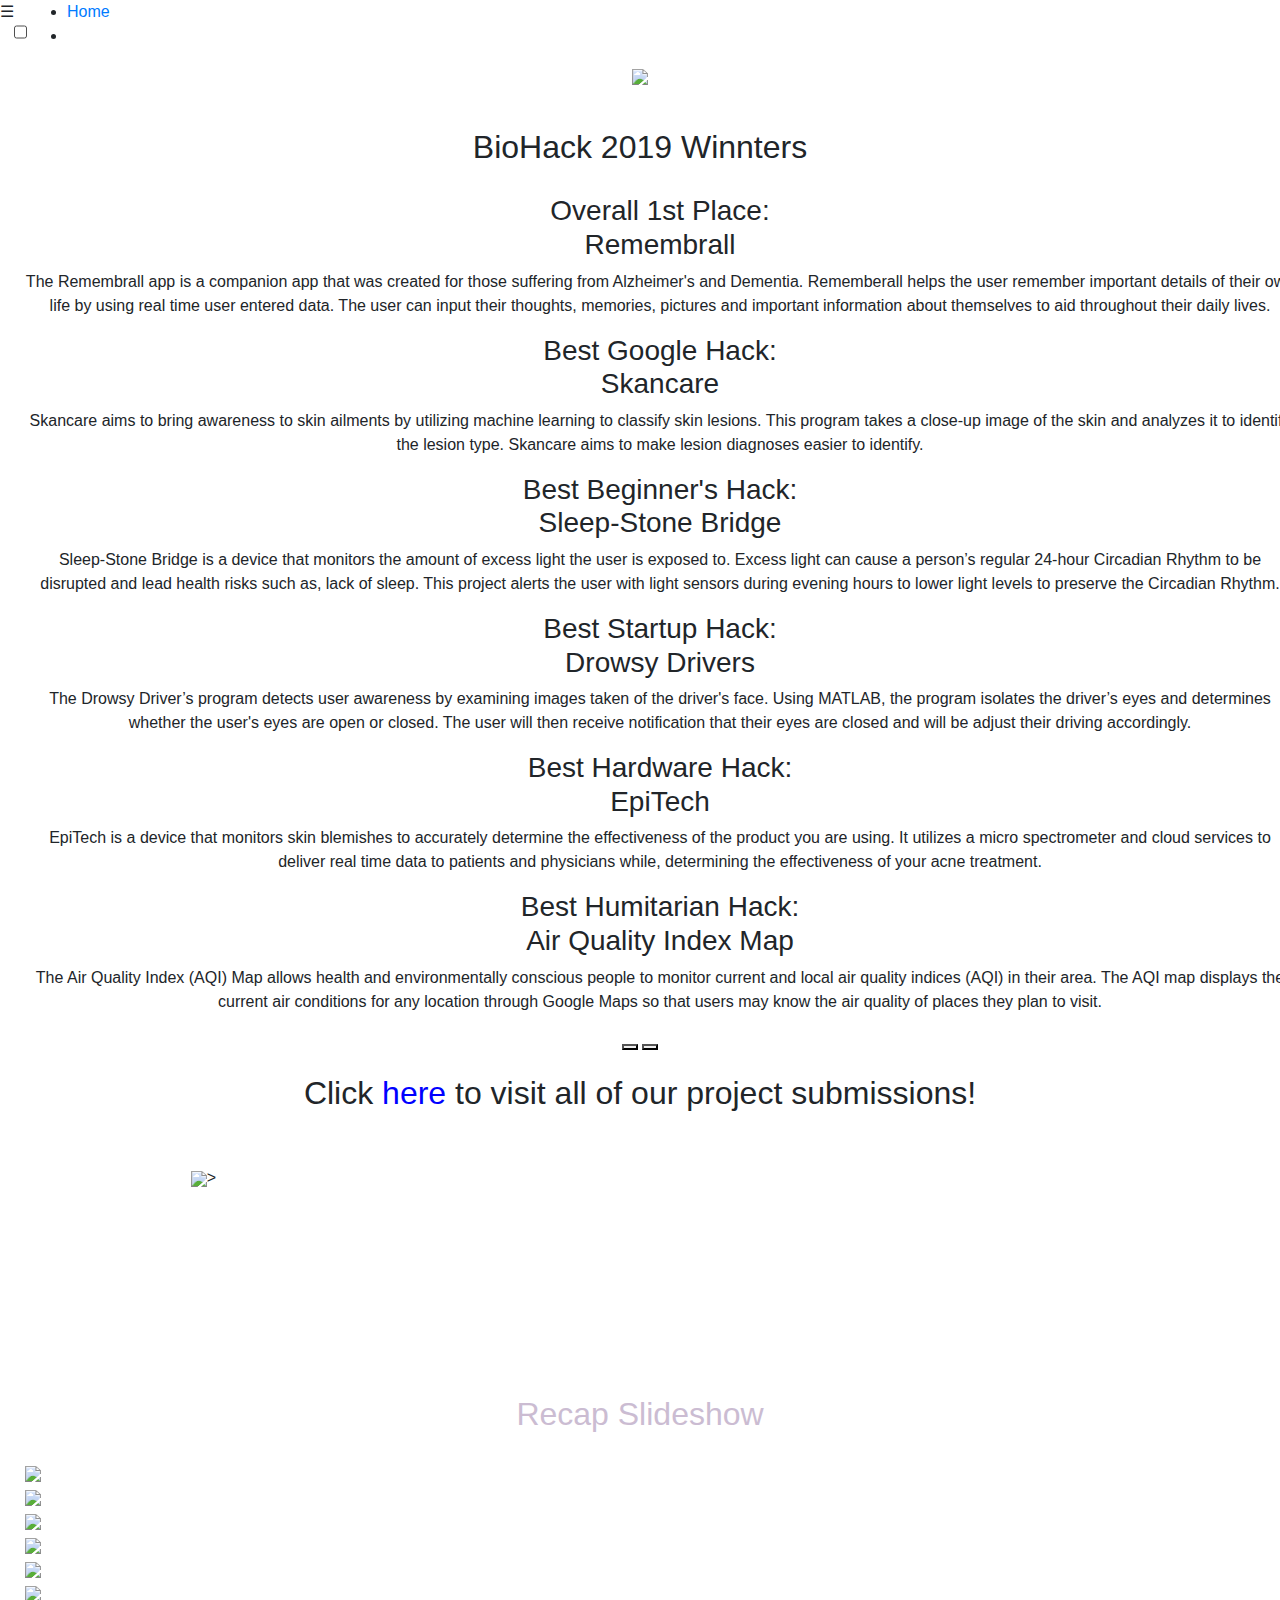
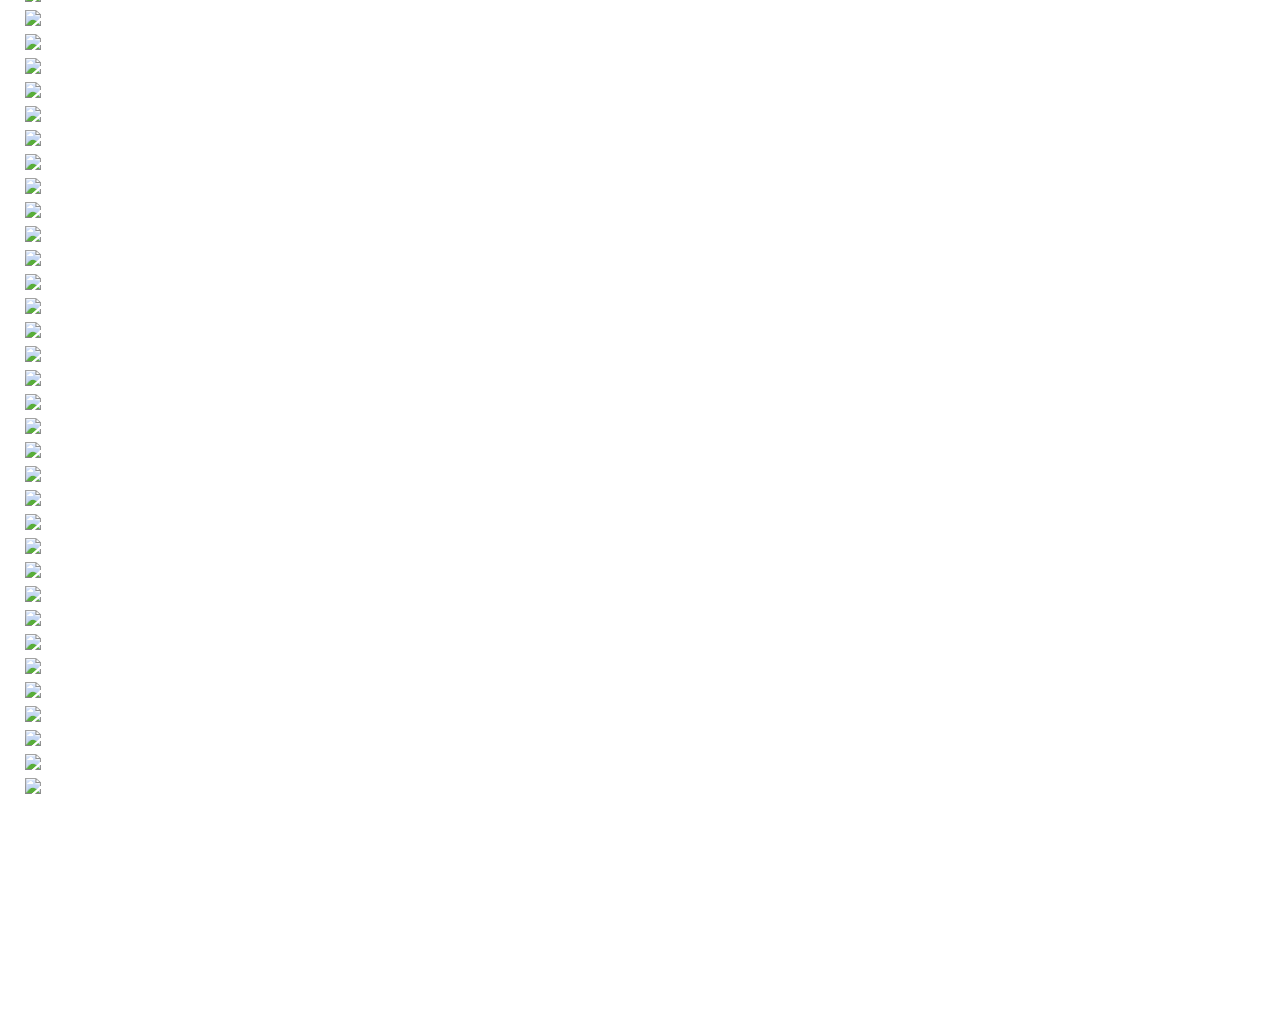
==== countdown.html @ 2fa780ac "Updated winner icons" ====
<!DOCTYPE html>
<html>
	<head>
		<meta name="viewport" content="width=device-width, initial-scale=1">
		<link rel="stylesheet" href="https://use.fontawesome.com/releases/v5.7.2/css/all.css" integrity="sha384-fnmOCqbTlWIlj8LyTjo7mOUStjsKC4pOpQbqyi7RrhN7udi9RwhKkMHpvLbHG9Sr" crossorigin="anonymous">
		<link href="https://fonts.googleapis.com/css?family=Raleway:300,400,500,900" rel="stylesheet">
		<link rel="stylesheet" href="https://stackpath.bootstrapcdn.com/bootstrap/4.3.1/css/bootstrap.min.css" integrity="sha384-ggOyR0iXCbMQv3Xipma34MD+dH/1fQ784/j6cY/iJTQUOhcWr7x9JvoRxT2MZw1T" crossorigin="anonymous">
		<link rel="stylesheet" type="text/css" href="css/style-cd.css">
		<script src="https://ajax.googleapis.com/ajax/libs/jquery/3.3.1/jquery.min.js"></script>
		<script src="js/main.js"></script>
		<script src="js/countdown.js"></script>
		<link rel="stylesheet" type="text/css" href="css/schedule-table.css">
		<script src="js/schedule-table.js"></script>

		<title>BioHack 2019 | Countdown</title>
		<link rel="shortcut icon" type="image/png" href="img/favicon32.png"/>

		<!-- Open Graph Meta Tags -->
		<meta property="og:title" content="Countdown to BioHack 2019 | UC Riverside">
		<meta property="og:site_name" content="BioHack 2019 @ UCR">
		<meta property="og:url" content="http://biohackucr.com/">
		<meta property="og:description" content="BioHack is a 12-hour health & medicine-themed hackathon hosted at University of California, Riverside.">
		<meta property="og:type" content="website">
		<meta property="og:image" content="img/cheeringvirus.png">
	</head>


	<body>
		<div class="nav">
        <label for="toggle">&#9776;</label>
        <input type="checkbox" id="toggle"/>
        <nav class="menu">
			<ul>
            <li><a href="https://biohackucr.com/">Home</a></li>
            <li><a href="https://biohackucr.com/countdown.html"><span style="color: white;">Live</span></a></li>
            <!-- <li><a href="https://docs.google.com/forms/d/e/1FAIpQLSfAISfwFFOwG4iycujnsJRUjgLjY1JAlWKaNL5bacetLt8Knw/viewform">Mentor Apps</a></li>
            <li><a href="https://docs.google.com/forms/d/e/1FAIpQLSfnCAEXq6pgYk9rDPs-TiAbWiV24DrK12OXdHzG9wOaelXbOQ/viewform">Volunteer Apps</a></li> -->
			</ul>
        </nav>
		</div>

		<div id="main-hero" align="center">
			<div id="main-title">
				<div class="image" align="center">
					<img class="main-logo" src="img/backuplogo.png">
				</div>
				<div class="date">
					<p style="color: white;">May 18th, 2019</p>
				</div>
				<!-- <div class="countdown-container">
					<a class="countdown-tile" id="countdown"><br></a>
      	</div> -->
			</div>
		</div>

		<!-- <div id="schedule-page">
			<div class="row">
				<div class="col-12 col-sm-12 col-md-12 col-lg-12 col-xl-12">
					<h2 class="sub-title" align="center">Schedule</h2>
					<div class="cd-schedule">
						<div class="timeline">
							<ul>
								<li><span>8:00 AM</span></li>
								<li><span>8:30 AM</span></li>
								<li><span style="font-weight: 500; color: #a17baf">9:00 AM</span></li>
								<li><span>9:30 AM</span></li>
								<li><span>10:00 AM</span></li>
								<li><span>10:30 AM</span></li>
								<li><span>11:00 AM</span></li>
								<li><span>11:30 AM</span></li>
								<li><span>12:00 PM</span></li>
								<li><span>12:30 PM</span></li>
								<li><span>1:00 PM</span></li>
								<li><span>1:30 PM</span></li>
								<li><span>2:00 PM</span></li>
								<li><span>2:30 PM</span></li>
								<li><span>3:00 PM</span></li>
								<li><span>3:30 PM</span></li>
								<li><span>4:00 PM</span></li>
								<li><span>4:30 PM</span></li>
								<li><span>5:00 PM</span></li>
								<li><span>5:30 PM</span></li>
								<li><span>6:00 PM</span></li>
								<li><span>6:30 PM</span></li>
								<li><span>7:00 PM</span></li>
								<li><span>7:30 PM</span></li>
								<li><span>8:00 PM</span></li>
								<li><span>8:30 PM</span></li>
								<li><span style="font-weight: 500; color: #a17baf">9:00 PM</span></li>
								<li><span>9:30 PM</span></li>
								<li><span>10:00 PM</span></li>
								<li><span>10:30 PM</span></li>
								<li><span>11:00 PM</span></li>
								<li><span>11:30 PM</span></li>
							</ul>
						</div> -->

						<!--
						Event colors/shapes are defined by 'data-event'.
						event-a, event-00, and event-0 are unique to distinguish the
						beginning of the hackathon
						-->

						<!-- <div class="events">
							<ul>
								<li class="events-group">
									<div class="top-info"><span>WCH 138</span></div>
									<ul>


										<li class="single-event" data-start="8:30" data-end="9:00" data-content="event-primary" data-event="event-a">
											<a href="#0">
												<em class="event-name">Opening Ceremony/Team Formation</em>
											</a>
										</li>

										<li class="single-event" data-start="9:00" data-end="9:30" data-content="event-primary" data-event="event-00">
											<a href="#0">
												<em class="event-name"></em>
											</a>
										</li>

										<li class="single-event" data-start="10:00" data-end="11:00" data-content="event-workshop" data-event="event-2">
											<a href="#0">
												<em class="event-name">City of Hope Workshop</em>
											</a>
										</li>

										<li class="single-event" data-start="11:00" data-end="12:00" data-content="event-workshop" data-event="event-2">
											<a href="#0">
												<em class="event-name">App Development Workshop (Non-coding based)</em>
											</a>
										</li>

										<li class="single-event" data-start="12:00" data-end="13:00" data-content="event-workshop" data-event="event-2">
											<a href="#0">
												<em class="event-name">Web Design with Firebase Workshop</em>
											</a>
										</li>

										<li class="single-event" data-start="13:00" data-end="14:00" data-content="event-workshop" data-event="event-2">
											<a href="#0">
												<em class="event-name">Python Workshop</em>
											</a>
										</li>

										<li class="single-event" data-start="15:00" data-end="16:00" data-content="event-primary" data-event="event-2">
											<a href="#0">
												<em class="event-name">Google Workshop</em>
											</a>
										</li>

										<li class="single-event" data-start="17:00" data-end="18:00" data-content="event-primary" data-event="event-2">
											<a href="#0">
												<em class="event-name">UCR Office of Technology Partnerships Workshop</em>
											</a>
										</li>

										<li class="single-event" data-start="18:00" data-end="19:30" data-content="event-primary" data-event="event-1">
											<a href="#0">
												<em class="event-name">Social break</em>
											</a>
										</li>

										<li class="single-event" data-start="21:00" data-end="21:30" data-content="event-primary" data-event="event-00">
											<a href="#0">
												<em class="event-name"></em>
											</a>
										</li>

										<li class="single-event" data-start="21:15" data-end="22:30" data-content="event-primary" data-event="event-1">
											<a href="#0">
												<em class="event-name">Demoing & Judging</em>
											</a>
										</li>

										<li class="single-event" data-start="22:30" data-end="23:00" data-content="event-primary" data-event="event-a">
											<a href="#0">
												<em class="event-name">Awards & Closing Ceremony</em>
											</a>
										</li>

									</ul>
								</li>

								<li class="events-group">
									<div class="top-info"><span>WCH 139</span></div>
									<ul>

										<li class="single-event" data-start="9:00" data-end="9:30" data-content="event-primary" data-event="event-0">
											<a href="#0">
												<em class="event-name">Hacking Begins</em>
											</a>
										</li>

										<li class="single-event" data-start="10:00" data-end="11:00" data-content="event-workshop" data-event="event-2">
											<a href="#0">
												<em class="event-name">Arduino Workshop</em>
											</a>
										</li>

										<li class="single-event" data-start="11:00" data-end="12:00" data-content="event-workshop" data-event="event-2">
											<a href="#0">
												<em class="event-name">GitHub Workshop</em>
											</a>
										</li>

										<li class="single-event" data-start="12:00" data-end="13:00" data-content="event-workshop" data-event="event-2">
											<a href="#0">
												<em class="event-name">Google Cloud Genomics Workshop</em>
											</a>
										</li>

										<li class="single-event" data-start="13:00" data-end="14:00" data-content="event-workshop" data-event="event-2">
											<a href="#0">
												<em class="event-name">iOS App Development Workshop</em>
											</a>
										</li>

										<li class="single-event" data-start="21:00" data-end="21:30" data-content="event-primary" data-event="event-0">
											<a href="#0">
												<em class="event-name">Hacking Ends</em>
											</a>
										</li>

									</ul>
								</li>

								<li class="events-group">
									<div class="top-info"><span>Bytes Cafe</span></div>
									<ul>

										<li class="single-event" data-start="9:00" data-end="9:30" data-content="event-primary" data-event="event-0">
											<a href="#0">
												<em class="event-name"></em>
											</a>
										</li>

										<li class="single-event" data-start="9:00" data-end="11:00" data-content="event-primary" data-event="event-1">
											<a href="#0">
												<em class="event-name">Breakfast</em>
											</a>
										</li>

										<li class="single-event" data-start="14:00" data-end="16:00" data-content="event-primary" data-event="event-1">
											<a href="#0">
												<em class="event-name">Lunch & Networking</em>
											</a>
										</li>

										<li class="single-event" data-start="19:00" data-end="21:00"  data-content="event-primary" data-event="event-1">
											<a href="#0">
												<em class="event-name">Dinner</em>
											</a>
										</li>

										<li class="single-event" data-start="21:00" data-end="21:30" data-content="event-primary" data-event="event-0">
											<a href="#0">
												<em class="event-name"></em>
											</a>
										</li>

									</ul>
								</li>
							</ul>
						</div>

						<div class="event-modal">
							<header class="header">
								<div class="content">
									<span class="event-date"></span>
									<h3 class="event-name"></h3>
								</div>

								<div class="header-bg"></div>
							</header>

							<div class="body">
								<div class="event-info"></div>
								<div class="body-bg"></div>
							</div>

							<a href="#0" class="close">Close</a>
						</div>

						<div class="cover-layer"></div>
					</div>

				</div>
			</div>
		</div> -->

	<div id="2019-winners">
		<div class="col-12 col-sm-12 col-md-12 col-lg-12 col-xl-12" style="padding: 0;">
				<h2 class="sub-title" align="center">BioHack 2019 Winnters</h2>
		</div>
		<div class="row" style="padding-top: 20px;">
			<div id="slider" align="center">
						<ul class="slides" style="list-style:none;" align="center">
							<li class="slide">
								<div class="slide-gap">
									<i class="logo fas fa-brain"></i>
									<h3 class="bottom-title">Overall 1st Place:<br>Remembrall</h3>
									<p class="sub-text">The Remembrall app is a companion app that was created for those suffering from Alzheimer's and Dementia. Rememberall helps the user remember important details of their own life by using real time user entered data. The user can input their thoughts, memories, pictures and important information about themselves to aid throughout their daily lives.</p>
								</div>
							</li>
							<li class="slide">
								<div class="slide-gap">
									<i class="logo fas fa-allergies"></i>
									<h3 class="bottom-title">Best Google Hack:<br>Skancare</h3>
									<p class="sub-text">Skancare aims to bring awareness to skin ailments by utilizing machine learning to classify skin lesions. This program takes a close-up image of the skin and analyzes it to identify the lesion type. Skancare aims to make lesion diagnoses easier to identify.</p>
								</div>
							</li>
							</li>
								<li class="slide">
								<div class="slide-gap">
									<i class="logo fas fa-sun"></i>
									<h3 class="bottom-title">Best Beginner's Hack:<br>Sleep-Stone Bridge</h3>
									<p class="sub-text">Sleep-Stone Bridge is a device that monitors the amount of excess light the user is exposed to. Excess light can cause a person’s regular 24-hour Circadian Rhythm to be disrupted and lead health risks such as, lack of sleep. This project alerts the user with light sensors during evening hours to lower light levels to preserve the Circadian Rhythm.</p>
								</div>
							</li>
							<li class="slide">
								<div class="slide-gap">
									<i class="logo fas fa-car"></i>
									<h3 class="bottom-title">Best Startup Hack:<br>Drowsy Drivers</h3>
									<p class="sub-text">The Drowsy Driver’s program detects user awareness by examining images taken of the driver's face. Using MATLAB, the program isolates the driver’s eyes and determines whether the user's eyes are open or closed. The user will then receive notification that their eyes are closed and will be adjust their driving accordingly.</p>
								</div>
							</li>
							<li class="slide">
								<div class="slide-gap">
									<i class="logo fas fa-check"></i>
									<h3 class="bottom-title">Best Hardware Hack:<br>EpiTech</h3>
									<p class="sub-text">EpiTech is a device that monitors skin blemishes to accurately determine the effectiveness of the product you are using. It utilizes a micro spectrometer and cloud services to deliver real time data to patients and physicians while, determining the effectiveness of your acne treatment. </p>
								</div>
							</li>
							<li class="slide">
								<div class="slide-gap">
									<i class="logo fas fa-cloud"></i>
									<h3 class="bottom-title">Best Humitarian Hack:<br>Air Quality Index Map</h3>
									<p class="sub-text">The Air Quality Index (AQI) Map allows health and environmentally conscious people to monitor current and local air quality indices (AQI) in their area. The AQI map displays the current air conditions for any location through Google Maps so that users may know the air quality of places they plan to visit.</p>
								</div>
							</li>
						</ul>
						<!-- prev/next buttons -->
						<button class="prev">
							<i class="fas fa-arrow-left"></i>
						</button>
						<button class="next">
							<i class="fas fa-arrow-right"></i>
						</button>
			</div>
		</div>
		<div class"row" style="padding-top:20px;">
			<div class="button--container">
				<div class "button">
					<h2 align="center">Click <a href="https://biohack-phage.devpost.com/submissions" style="color: blue" >here</a> to visit all of our project submissions!</h2>
				</div>
			</div>
		</div>
	</div>

	<!--Keynote Speaker-->
	<div id="keynote-speaker">
		<div class="col-12 col-sm-12 col-md-12 col-lg-12 col-xl-12" style="padding: 0;">
				<h2 class="sub-title" align="center" style="color: white" >Keynote Speaker: Alexis Schomer</h2>
		</div>
		<div class="row">
			<div class="col-12 col-sm-12 col-md-12 col-lg-4 col-xl-4" align="center">
				<li align="center">
					<img class"keynote-photo" src="img/alexis.jpeg" align="center">>
				</li>
			</div>
			<div class="col-12 col-sm-12 col-md-12 col-lg-8 col-xl-8" style="padding-top: 40px">
				<p class="keynote-text" alt style="padding-top: 5px; padding-right: 10px; color: white;">
					Alexis is a serial entrepreneur with a passion for solving problems through innovation.
					Born and raised in Los Angeles, she graduated from California Lutheran University, Thousand Oaks,
					where she co-founded her first tech start-up. Alexis has been recognized for her passion and hard work as a
					business owner by the City of Santa Barbara, the Camarillo City Council, the California State Legislature,
					and the US Congress; and was awarded the Emerging Business Award by the Spirit of Entrepreneurship Foundation.
					She is a frequent speaker at educational and motivational events, publishes articles across various disciplines,
					and is a consultant for marketing and business practices in addition to running her current startup.
				</p>
			</div>
		</div>
	</div>

	<!--Slideshow-->
	<div id="slideshow-2019">
		<div class="col-12 col-sm-12 col-md-12 col-lg-12 col-xl-12" style="padding: 0;">
					<h2 class="sub-title" align="center" style="color: #CBBCD2">Recap Slideshow</h2>
		</div>
		<div class="row" style="padding-top: 20px;">
			<div id="slider_1" align="center">
				<ul class="slides_1" style="list-style:none;" align="center">
					<li class="slide_1">
						<div class="slide-gap_1">
							<img class="ppt_img" src="img/BH_2019/new001.PNG">
						</div>
					</li>
					<li class="slide_1">
						<div class="slide-gap_1">
							<img class="ppt_img" src="img/BH_2019/new002.jpg">
						</div>
					</li>
					<li class="slide_1">
						<div class="slide-gap_1">
							<img class="ppt_img" src="img/BH_2019/new003.jpg">
						</div>
					</li>
					<li class="slide_1">
						<div class="slide-gap_1">
							<img class="ppt_img"src="img/BH_2019/new004.jpg">
						</div>
					</li>
					<li class="slide_1">
						<div class="slide-gap_1">
							<img class="ppt_img" src="img/BH_2019/new005.jpg">
						</div>
					</li>
					<li class="slide_1">
						<div class="slide-gap_1">
							<img class="ppt_img" src="img/BH_2019/new006.jpg">
						</div>
					</li>
					<li class="slide_1">
						<div class="slide-gap_1">
							<img class="ppt_img"src="img/BH_2019/new007.jpg">
						</div>
					</li>
					<li class="slide_1">
						<div class="slide-gap_1">
							<img class="ppt_img"src="img/BH_2019/new008.jpg">
						</div>
					</li>
					<li class="slide_1">
						<div class="slide-gap_1">
							<img class="ppt_img"src="img/BH_2019/new009.jpg">
						</div>
					</li>
					<li class="slide_1">
						<div class="slide-gap_1">
							<img class="ppt_img" src="img/BH_2019/new010.png">
						</div>
					</li>
					<li class="slide_1">
						<div class="slide-gap_1">
							<img class="ppt_img" src="img/BH_2019/new011.jpg">
						</div>
					</li>
					<li class="slide_1">
						<div class="slide-gap_1">
							<img class="ppt_img" src="img/BH_2019/new012.png">
						</div>
					</li>
					<li class="slide_1">
						<div class="slide-gap_1">
							<img class="ppt_img" src="img/BH_2019/new013.jpg">
						</div>
					</li>
					<li class="slide_1">
						<div class="slide-gap_1">
							<img class="ppt_img" src="img/BH_2019/new014.jpg">
						</div>
					</li>
					<li class="slide_1">
						<div class="slide-gap_1">
							<img class="ppt_img" src="img/BH_2019/new015.jpg">
						</div>
					</li>
					<li class="slide_1">
						<div class="slide-gap_1">
							<img class="ppt_img" src="img/BH_2019/new016.jpg">
						</div>
					</li>
					<li class="slide_1">
						<div class="slide-gap_1">
							<img class="ppt_img" src="img/BH_2019/new017.png">
						</div>
					</li>
					<li class="slide_1">
						<div class="slide-gap_1">
							<img class="ppt_img" src="img/BH_2019/new018.jpg">
						</div>
					</li>
					<li class="slide_1">
						<div class="slide-gap_1">
							<img class="ppt_img" src="img/BH_2019/new019.png">
						</div>
					</li>
					<li class="slide_1">
						<div class="slide-gap_1">
							<img class="ppt_img" src="img/BH_2019/new020.jpg">
						</div>
					</li>
					<li class="slide_1">
						<div class="slide-gap_1">
							<img class="ppt_img" src="img/BH_2019/new021.jpg">
						</div>
					</li>
					<li class="slide_1">
						<div class="slide-gap_1">
							<img class="ppt_img" src="img/BH_2019/new022.png">
						</div>
					</li>
					<li class="slide_1">
						<div class="slide-gap_1">
							<img class="ppt_img" src="img/BH_2019/new023.png">
						</div>
					</li>
					<li class="slide_1">
						<div class="slide-gap_1">
							<img class="ppt_img" src="img/BH_2019/new024.png">
						</div>
					</li>
					<li class="slide_1">
						<div class="slide-gap_1">
							<img class="ppt_img" src="img/BH_2019/new025.png">
						</div>
					</li>
					<li class="slide_1">
						<div class="slide-gap_1">
							<img class="ppt_img" src="img/BH_2019/new026.jpg">
						</div>
					</li>
					<li class="slide_1">
						<div class="slide-gap_1">
							<img class="ppt_img" src="img/BH_2019/new027.jpg">
						</div>
					</li>
					<li class="slide_1">
						<div class="slide-gap_1">
							<img class="ppt_img" src="img/BH_2019/new028.jpg">
						</div>
					</li>
					<li class="slide_1">
						<div class="slide-gap_1">
							<img class="ppt_img" src="img/BH_2019/new029.jpg">
						</div>
					</li>
					<li class="slide_1">
						<div class="slide-gap_1">
							<img class="ppt_img" src="img/BH_2019/new030.jpg">
						</div>
					</li>
					<li class="slide_1">
						<div class="slide-gap_1">
							<img class="ppt_img" src="img/BH_2019/new031.jpg">
						</div>
					</li>
					<li class="slide_1">
						<div class="slide-gap_1">
							<img class="ppt_img" src="img/BH_2019/new032.jpg">
						</div>
					</li>
					<li class="slide_1">
						<div class="slide-gap_1">
							<img class="ppt_img" src="img/BH_2019/new033.jpg">
						</div>
					</li>
					<li class="slide_1">
						<div class="slide-gap_1">
							<img class="ppt_img" src="img/BH_2019/new034.jpg">
						</div>
					</li>
					<li class="slide_1">
						<div class="slide-gap_1">
							<img class="ppt_img" src="img/BH_2019/new035.jpg">
						</div>
					</li>
					<li class="slide_1">
						<div class="slide-gap_1">
							<img class="ppt_img" src="img/BH_2019/new036.jpg">
						</div>
					</li>
					<li class="slide_1">
						<div class="slide-gap_1">
							<img class="ppt_img" src="img/BH_2019/new037.jpg">
						</div>
					</li>
					<li class="slide_1">
						<div class="slide-gap_1">
							<img class="ppt_img" src="img/BH_2019/new038.png">
						</div>
					</li>
					<li class="slide_1">
						<div class="slide-gap_1">
							<img class="ppt_img" src="img/BH_2019/new039.png">
						</div>
					</li>
				</ul>
			</div>
		</div>
	</div>

  <!--walls.io-->
	<div id="walls">
		<div style="background-color:#bd97c9">
			<script src="https://walls.io/js/wallsio-widget-1.2.js"
				data-wallurl="https://walls.io/w6z7s?nobackground=1&amp;show_header=1"
				data-width="100%" data-height="700" data-lazyload="1">
			</script>
		</div>
	</div>

	<div id="eighth-page">
		<div class="social" style="text-align: center;">
			<a class="fab fa-facebook-square" style="font-size: 40px; padding-right: 50px;" href="https://www.facebook.com/UCRBioHack/"></a>
			<a class="fab fa-instagram" style="font-size: 40px; padding-right: 50px;" href="https://www.instagram.com/biohack_ucr/?hl=en"></a>
			<a class="fa ynvelope" style="font-size: 40px; padding-right: 50px;" href="mailto:biohack.ucr@gmail.com"></a>
			<a class="fab fa-slack-hash" style="font-size: 40px; font-color: #8E88A6;" href="https://biohack2019.slack.com/"></a>
		</div>
	</div>

	<canvas class="bg-mask"></canvas>

	<script src="https://cdnjs.cloudflare.com/ajax/libs/particlesjs/2.2.3/particles.min.js"></script>
	<script>
		window.onload = function() {
			Particles.init({
				selector: '.bg-mask',
				color: ['#b585c6'],
				speed: 0.7,
				connectParticles: true,
				maxParticles: 80,
				minDistance: 135,
				sizeVariations: 3,
			})
		}
	</script>
	</body>

</html>
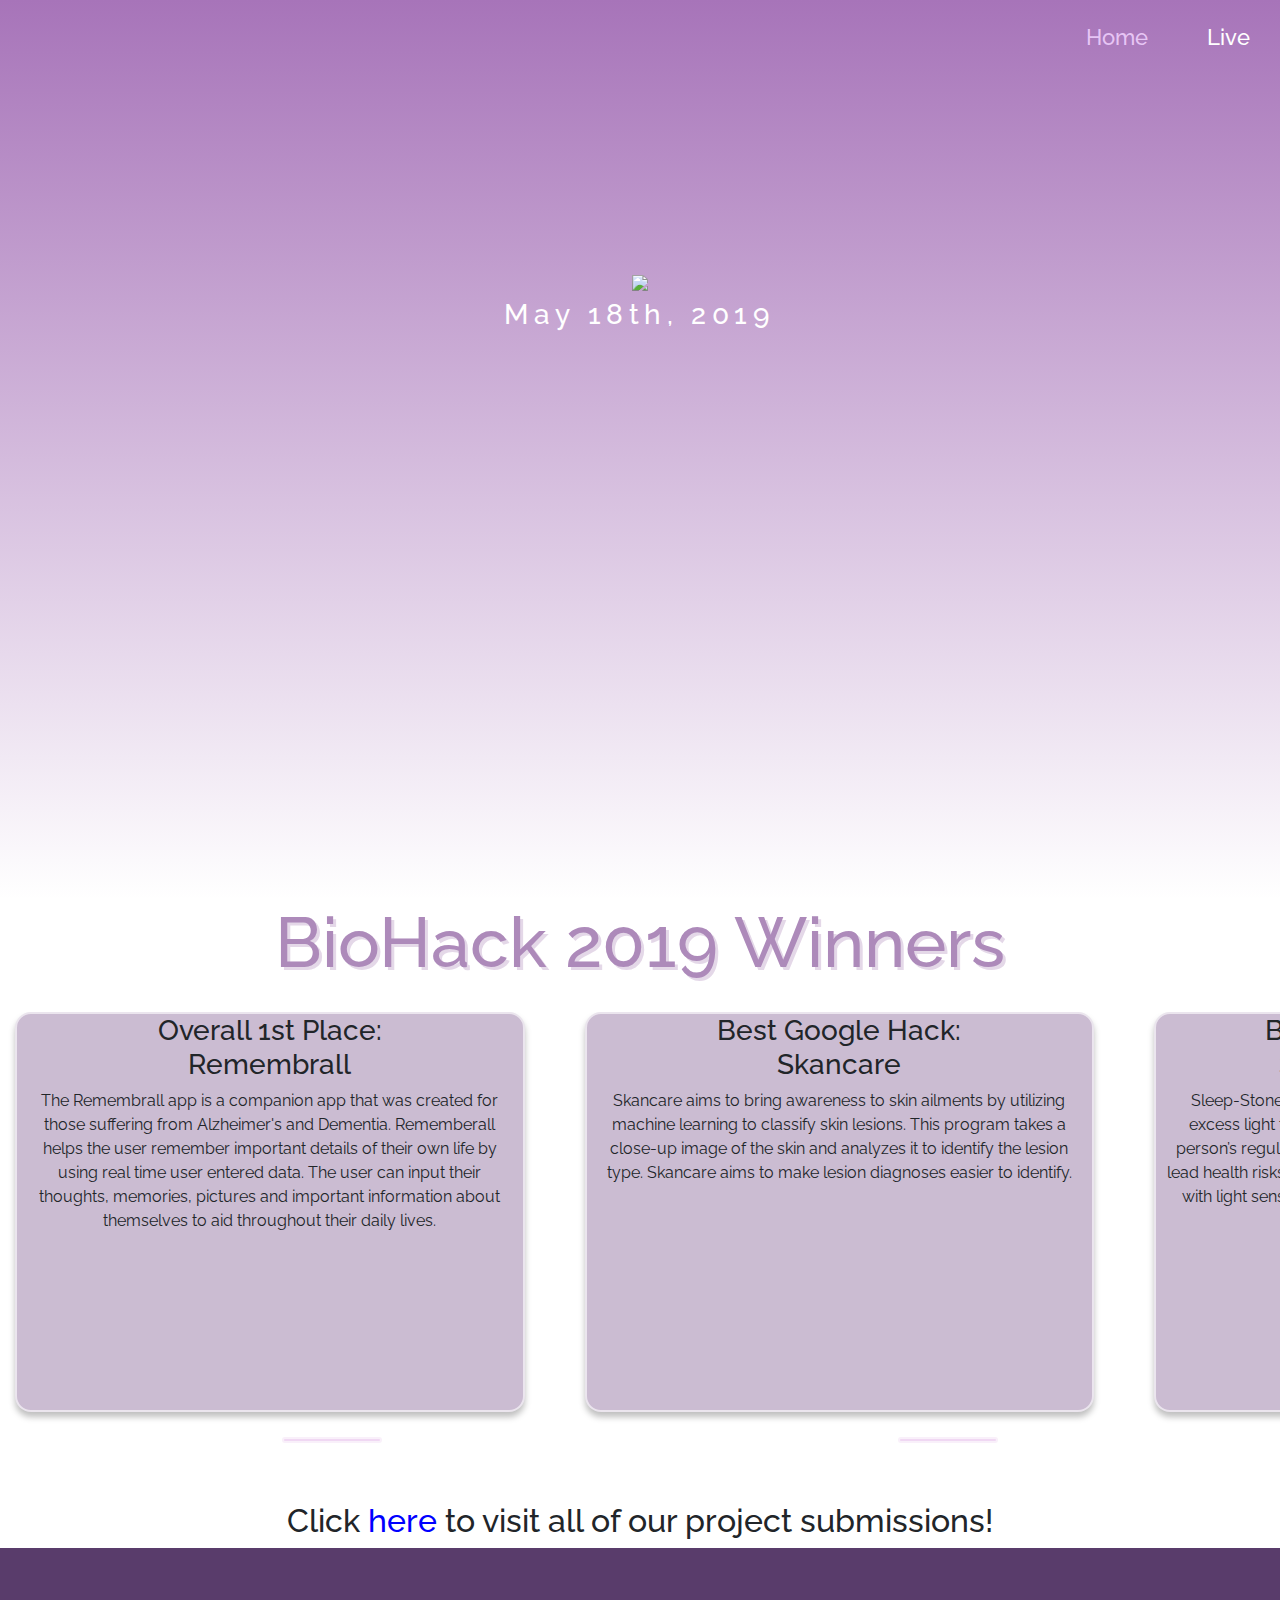
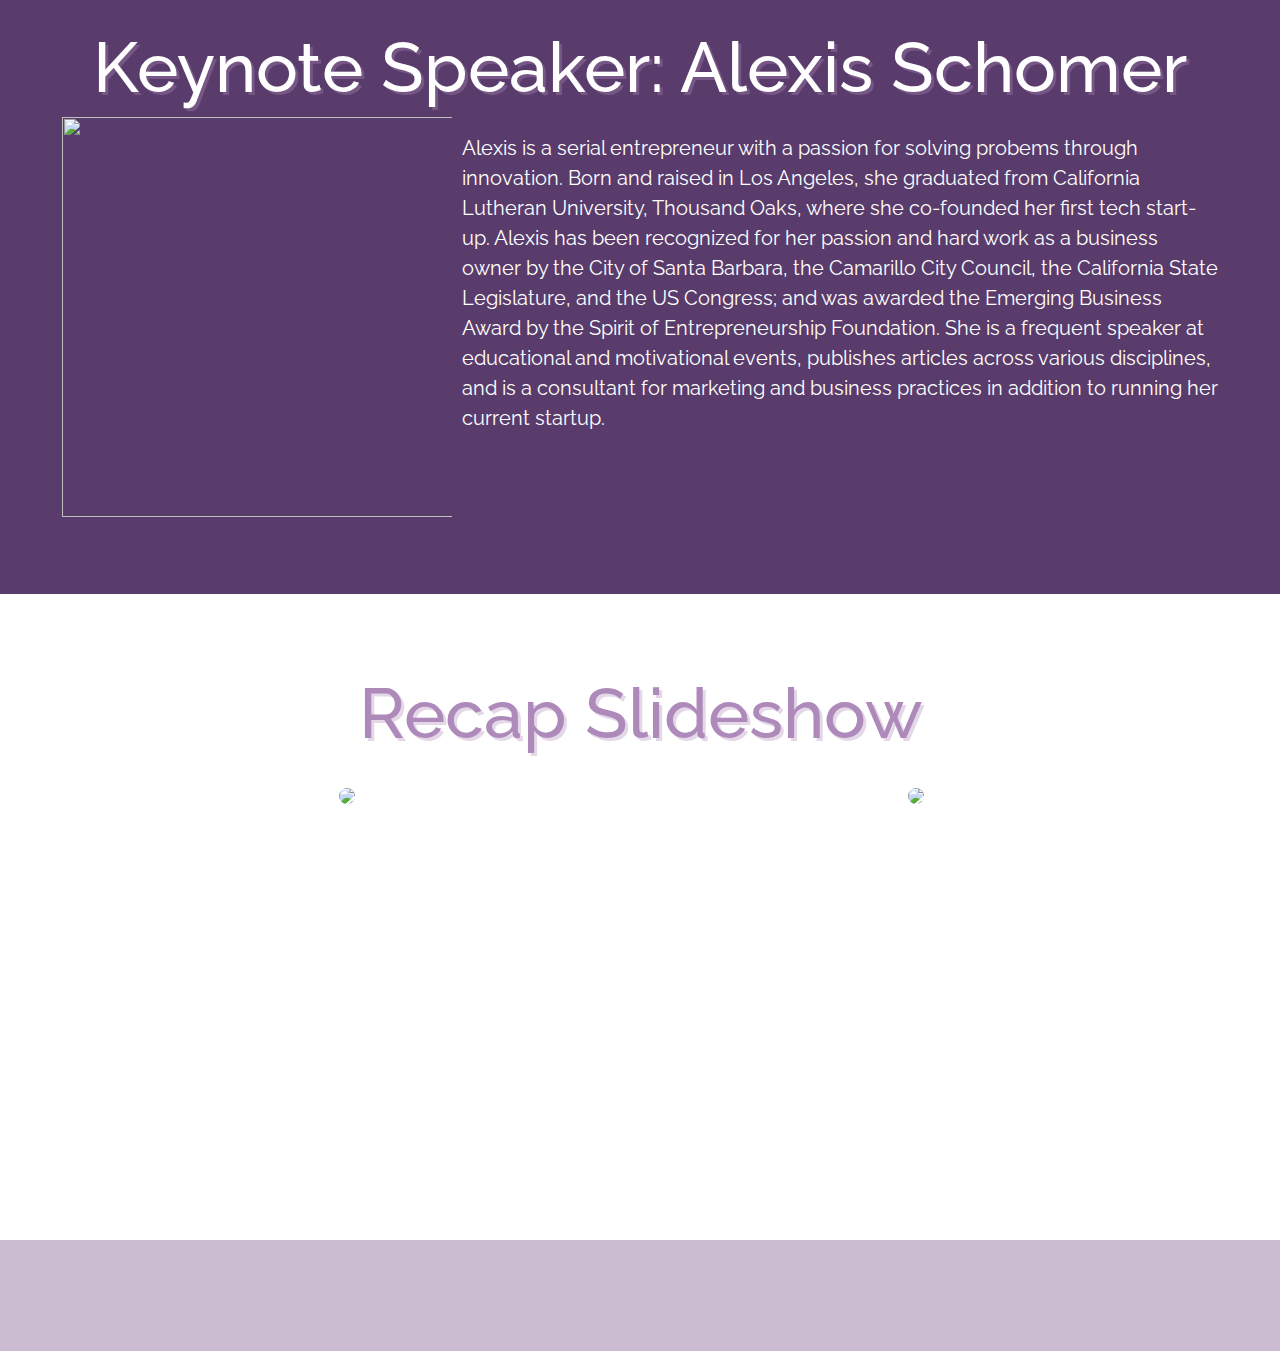
==== commit 63d40633: "Fixed keynote speaker formatting" ====
--- a/countdown.html
+++ b/countdown.html
@@ -292,7 +292,7 @@
 
 	<div id="2019-winners">
 		<div class="col-12 col-sm-12 col-md-12 col-lg-12 col-xl-12" style="padding: 0;">
-				<h2 class="sub-title" align="center">BioHack 2019 Winnters</h2>
+				<h2 class="sub-title" align="center">BioHack 2019 Winners</h2>
 		</div>
 		<div class="row" style="padding-top: 20px;">
 			<div id="slider" align="center">
@@ -362,17 +362,13 @@
 	<!--Keynote Speaker-->
 	<div id="keynote-speaker">
 		<div class="col-12 col-sm-12 col-md-12 col-lg-12 col-xl-12" style="padding: 0;">
-				<h2 class="sub-title" align="center" style="color: white" >Keynote Speaker: Alexis Schomer</h2>
+				<h2 class="sub-title" align="center" style="color: white;" >Keynote Speaker: Alexis Schomer</h2>
 		</div>
 		<div class="row">
-			<div class="col-12 col-sm-12 col-md-12 col-lg-4 col-xl-4" align="center">
-				<li align="center">
-					<img class"keynote-photo" src="img/alexis.jpeg" align="center">>
-				</li>
-			</div>
-			<div class="col-12 col-sm-12 col-md-12 col-lg-8 col-xl-8" style="padding-top: 40px">
-				<p class="keynote-text" alt style="padding-top: 5px; padding-right: 10px; color: white;">
-					Alexis is a serial entrepreneur with a passion for solving problems through innovation.
+			<div>
+				<p><img src="img/alexis.jpeg" align="left" style="float: left; padding-right: 10px" height="400px" width="400px" ></p>
+				<p class="keynote-text" alt style="color: white; font-size: 20px;">
+					Alexis is a serial entrepreneur with a passion for solving probems through innovation.
 					Born and raised in Los Angeles, she graduated from California Lutheran University, Thousand Oaks,
 					where she co-founded her first tech start-up. Alexis has been recognized for her passion and hard work as a
 					business owner by the City of Santa Barbara, the Camarillo City Council, the California State Legislature,
@@ -387,7 +383,7 @@
 	<!--Slideshow-->
 	<div id="slideshow-2019">
 		<div class="col-12 col-sm-12 col-md-12 col-lg-12 col-xl-12" style="padding: 0;">
-					<h2 class="sub-title" align="center" style="color: #CBBCD2">Recap Slideshow</h2>
+					<h2 class="sub-title" align="center" style="color: #ad8aba">Recap Slideshow</h2>
 		</div>
 		<div class="row" style="padding-top: 20px;">
 			<div id="slider_1" align="center">
--- a/css/style-cd.css
+++ b/css/style-cd.css
@@ -0,0 +1,726 @@
+body,html {
+	overflow-x: hidden;
+	margin: 0;
+	font-family: Raleway
+}
+
+.menu ul {
+	margin: 0;
+	padding: 0;
+	list-style: none;
+}
+@media only screen and (min-width: 800px) {
+.menu li {
+	display: inline-block;
+	margin-left: 15px;
+	margin-right: 20px;
+	padding-top: 2px;
+	position: relative;
+}
+
+.menu a {
+	color: #f2d3ffdb;
+	font-family: Raleway;
+	text-decoration: none;
+	font-weight: 500;
+	font-size: 22px;
+}
+
+.menu a::before {
+	content: '';
+	display: block;
+	height: 5px;
+	width: 100%;
+	background-color: #ffff;
+	position: absolute;
+	bottom: 0;
+	width: 0%;
+	transition: all ease-in-out 150ms;
+	border-radius: 8px;
+}
+
+.menu a:hover::before {
+	width: 100%
+}
+}
+
+.nav {
+    border-bottom: 1px solid #EAEAEB;
+    text-align: right;
+    height: 60px;
+    line-height: 60px;
+    position: absolute;
+    right: 0;
+    border-width: 0px !important;
+
+}
+
+.menu a {
+    clear: right;
+    text-decoration: none;
+    color: #f2d3ffdb;
+    margin: 0 10px;
+    line-height: 70px;
+}
+
+label {
+    margin: 0 40px 0 0;
+    font-size: 26px;
+    line-height: 70px;
+    display: none;
+    width: 26px;
+    float: right;
+}
+
+#toggle {
+    display: none;
+}
+
+/* Schedule Table */
+
+.schedule-table {
+  max-width: 1200px;
+  margin-left: auto;
+  margin-right: auto;
+  padding-left: 10px;
+  padding-right: 10px;
+}
+
+.curr-time {
+	font-size: 18px;
+	font-weight: 500;
+	color: #ad8aba;
+}
+
+.responsive-table li {
+  border-radius: 8px;
+  padding: 25px 30px;
+  display: flex;
+  justify-content: space-between;
+	margin-top: 40px;
+  margin-bottom: 20px;
+}
+.responsive-table .table-header {
+	font-weight: 500;
+  font-size: 16px;
+  text-transform: uppercase;
+  letter-spacing: 0.1em;
+	color: #b38abc;
+	margin-bottom: 0px;
+}
+.responsive-table .table-row {
+	font-weight: 500;
+	font-size: 16px;
+  background-color: #b38abc;
+	border-radius: 8px;
+	filter: brightness(100%);
+	transition: 0.3s;
+	box-shadow: 0px 0px 7px 0px rgba(0, 0, 0, 0.15);
+}
+
+.responsive-table .table-row:hover {
+	font-weight: 500;
+  filter: brightness(111%);
+	box-shadow: 0px 0px 16px 0px rgba(0, 0, 0, 0.25);
+	transition: 0.3s;
+	}
+/*
+		.responsive-table .current {
+			font-weight: 500;
+			margin-top: 0px;
+			box-shadow: 0px 0px 12px 0px rgba(0, 0, 0, 0.25);
+		}
+
+		.responsive-table .past {
+			margin-top: 10px;
+			margin-bottom: 10px;
+		  background-color: #efefef;
+		} */
+.responsive-table .col-1 {
+  flex-basis: 10%;
+	max-width: 15%;
+}
+.responsive-table .col-2 {
+  flex-basis: 40%;
+	max-width: 20%;
+}
+.responsive-table .col-3 {
+  flex-basis: 10%;
+}
+.responsive-table .col-4 {
+  flex-basis: 30%;
+	max-width: 25%;
+}
+		/* Event Type Icons */
+	/* .responsive-table .icon {
+		position: relative;
+		height: 2em;
+	  width: 2em;
+		background: url("../img/event-icon-food.svg") no-repeat top left;
+	} */
+
+@media all and (max-width: 767px) {
+  .responsive-table .table-header {
+    display: none;
+  }
+  .responsive-table li {
+    display: block;
+  }
+  .responsive-table .col {
+    flex-basis: 100%;
+  }
+  .responsive-table .col {
+    display: flex;
+    padding: 10px 0;
+  }
+  .responsive-table .col:before {
+    color: #6C7A89;
+    padding-right: 10px;
+    content: attr(data-label);
+    flex-basis: 50%;
+    text-align: right;
+  }
+}
+
+@media only screen and (max-width: 500px) {
+    label {
+        display: block;
+        cursor: pointer;
+    }
+
+    .menu {
+        text-align: center;
+        width: 100%;
+        display: none;
+        text-transform: uppercase;
+        font-weight: 600;
+    }
+
+    .menu a {
+        display: block;
+        color: #9b619fdb;
+        background-color: #ffffff87;
+        border-radius: 8px;
+        border-bottom: 2px solid #EAEAEB;
+        margin: 0;
+    }
+
+    #toggle:checked + .menu {
+        display: block;
+    }
+    .nav {
+		position: fixed;
+		right: 0;
+		z-index: 10000;
+    }
+}
+
+a {
+	color: #ffffffd1;
+	text-decoration: none;
+	transition: 0.2s;
+}
+
+a:hover {
+	color: rgba(255, 255, 255, 0.7);
+	text-decoration: none;
+	cursor: pointer;
+}
+
+/*
+#main-hero {
+	background-image: linear-gradient(
+		rgba(0, 0, 0, 0.05),
+		rgba(0, 0, 0, 0.05)),
+		url("../img/back.png");
+	-moz-box-shadow: inset 0px 80px 128px -48px rgba(0, 0, 0, .3);
+  	-webkit-box-shadow: inset 0px 80px 128px -48px rgba(0, 0, 0, .3);
+	box-shadow: inset 0px 80px 128px -48px rgba(0, 0, 0, .3);
+/*
+	background-attachment: fixed;
+*/
+/*
+	background-position: top left;
+	background-origin: content-box;
+	background-repeat: no-repeat;
+	background-size: cover;
+	height: 100vh;
+	width: 100vw;
+}
+*/
+
+.bg-mask {
+  position: absolute;
+  display: block;
+  top: 0;
+  left: 0;
+  z-index: -2;
+}
+
+#main-hero {
+	background: linear-gradient(180deg, #a774b9 0%, rgba(185, 135, 189, 0) 100%);
+	background-position: top left;
+	background-origin: content-box;
+	background-repeat: no-repeat;
+	background-size: cover;
+	height: 100vh;
+	width: 100vw;
+}
+
+
+.date {
+	left: 0;
+	right: 0;
+	font-family: Raleway;
+	font-style: normal;
+	font-weight: 500;
+	font-size: 28px;
+	text-align: center;
+	letter-spacing: 0.2em;
+}
+
+#main-title {
+	padding-top: 30vh;
+	width: 100%;
+}
+
+#main-title .image>img {
+	/*padding-top: 100px;*/
+	width: 45vw;
+}
+
+.sub-title {
+	font-family: Raleway;
+	font-weight: 500;
+	font-size: 70px;
+	/*letter-spacing: 0.1em;*/
+	color: #ad8aba;
+	/*text-shadow: 4px 3px 0 #7A7A7A;*/
+	text-shadow: 3px 3px 0 #ad8aba55;
+}
+
+.info-text {
+	font-family: Raleway;
+	font-size: 24px;
+	color: #ad8aba;
+}
+
+#schedule-page {
+	background-color: #ffffff;
+}
+
+#eighth-page {
+	background-color: #CBBCD2;
+	padding: 2%;
+}
+
+.row {
+	display: flex;
+	flex-wrap: wrap;
+}
+
+.container {
+	width: 100%;
+	margin-right: auto;
+	margin-left: auto;
+}
+
+.content {
+	max-height: 0;
+	overflow: hidden;
+	transition: max-height 0.3s ease-out;
+	border-left: 2px solid white;
+	border-right: 2px solid white;
+	border-bottom: 2px solid white;
+	border-radius: 0px 0px 8px 8px;
+}
+
+.column {
+	padding-top: 20px;
+	padding-left: 0;
+	padding-right: 20px;
+}
+
+.square {
+	width: 100%;
+	height: auto;
+	padding: 5px;
+}
+
+.fade {
+  -webkit-animation-name: fade;
+  -webkit-animation-duration: 1s;
+  animation-name: fade;
+  animation-duration: 1s;
+}
+
+.fade:not(.show) {
+	opacity: 1;
+}
+
+@-webkit-keyframes fade {
+  from {opacity: 0.2}
+  to {opacity: 1}
+}
+
+@keyframes fade {
+  from {opacity: 0.2}
+  to {opacity: 1}
+}
+
+.button-container {
+	margin: 48px;
+}
+
+	.button {
+		border-radius: 8px;
+		font-family: Raleway;
+		letter-spacing: 0.12px;
+		padding: 14px 64px 16px;
+		opacity: 1.0;
+		transition: 0.25s;
+	}
+
+	.button--primary {
+	    background-color: #fff;
+	    color: #ab86ba;
+	    font-size: 26px;
+	}
+
+	.button--primary:hover, .button--primary:focus {
+	    background-color: #926ea0;
+	    opacity: 0.8;
+	    color: #fff;
+	}
+
+.countdown-container {
+	margin: 48px;
+	pointer-events: none;
+	cursor: default;
+	color: #ab86ba;
+	max-width: 450px;
+	background-color: #fff;
+	border-radius: 8px;
+	text-decoration: none;
+	padding: 14px 32px 16px;
+	box-shadow: 0px 0px 9px -3px rgba(0, 0, 0, 0.2);
+}
+
+	.countdown-tile {
+		font-family: Raleway;
+		letter-spacing: 0.12px;
+		font-size: 32px;
+		resize: none;
+		text-align: center;
+	}
+
+	.countdown-units {
+	  color: #bca1c6;
+		font-family: Raleway;
+		letter-spacing: 1px;
+		font-size: 22px;
+	}
+
+.logo {
+	font-size: 8vw;
+	color: #834488;
+	padding-top: 30px;
+	padding-bottom: 20px;
+}
+
+
+/* media queries */
+@media screen and (min-width: 310px) and (max-width: 500px) {
+
+#main-hero {
+	background: linear-gradient(180deg, #a774b9 0%, rgba(185, 135, 189, 0) 100%);
+	padding: 24px;
+}
+
+#main-title {
+	padding-top: 200px;
+	width: 100%;
+}
+
+#fifth-page {
+	background-color: #593C6B;
+	padding: 6% 4.5% 6% 4.5%;
+}
+
+.title {
+	font-size: 30px;
+}
+
+.sub-title {
+	font-size: 30px;
+}
+
+.info-text {
+	font-size: 12px;
+}
+
+.a-virus {
+	width: 50%;
+}
+
+.keynote {
+	width: 50%;
+}
+
+.collapsible {
+	width: 100%;
+}
+
+.collapsible {
+	font-size: 15px;
+	padding: 10px;
+	padding-left: 20px;
+	width: 100%;
+}
+
+.column {
+	padding: 0;
+}
+
+.row {
+	margin-left: auto;
+	margin-right: auto;
+}
+
+#fourth-page {
+	background-color: #CBBCD2;
+	padding: 6%;
+}
+
+
+.virus-2 {
+	display: none;
+}
+
+.dna {
+	width: 50%;
+}
+
+#main-title .image>img {
+	width: 100%;
+}
+
+.faq-body {
+	font-family: Raleway;
+	font-size: 10px;
+	font-weight: 300;
+	color: white;
+}
+
+.logo {
+	font-size: 65px;
+	color: #834488;
+	padding-top: 10px;
+	padding-bottom: 10px;
+}
+
+.sub-text {
+	font-size: 9px;
+	color: #ffff;
+	padding-left: 6px;
+	padding-right: 6px;
+	padding-bottom: 6px;
+}
+
+#slider {
+	height: 370px;
+}
+
+.slide-gap {
+	height: 310px;
+}
+
+.bottom-title {
+	font-family: Raleway;
+	font-weight: 500;
+	font-size: 15px;
+	color: #ffff;
+}
+
+.date {
+	font-size: 30px;
+}
+
+.sponsor-title {
+	font-size: 14px;
+	width: 100%;
+	padding: 10px;
+}
+
+#gc {
+	padding-top: 0px;
+}
+}
+
+#slider {
+	overflow:hidden;
+	width: 100%;
+	height: 470px;
+}
+
+.slides {
+	display: block;
+	width: 300vw;
+	margin: 0;
+	padding: 0;
+}
+
+.slide {
+	float:left;
+	width: 44.5vw;
+	padding-left: 30px;
+	padding-right: 30px;
+}
+
+.slide-gap {
+	background-color: #CBBCD2;
+	border-radius: 16px;
+	height: 400px;
+	box-shadow: 0px 5px 6px rgba(0, 0, 0, 0.25);
+	border: 2px solid #ffffff9c;
+	padding-left: 8px;
+	padding-right: 8px;
+}
+
+.logo {
+	font-size: 8vw;
+	color: #834488;
+	padding-top: 30px;
+	padding-bottom: 20px;
+}
+
+.slide-show {
+	height: 400px;
+	border-radius: 20px;
+}
+
+/* Devpost button */
+.button-container {
+	margin: 48px;
+}
+
+.button {
+  border-radius: 8px;
+  font-family: Raleway;
+  letter-spacing: 0.12px;
+  padding: 14px 64px 16px;
+	background-color: #CBBCD2;
+	color: #fff;
+	font-size: 26px;
+	box-shadow: 0px 5px 6px rgba(0, 0, 0, 0.25);
+}
+
+/* Photo Slideshow */
+#slideshow-2019 {
+	background-color: white;
+	padding: 6%;
+}
+
+/* Keynote Speaker */
+#keynote-speaker {
+	background-color: #593C6B;
+	padding: 6%;
+}
+
+.keynote-picture {
+	float:left;
+	width: 44.5vw;
+  height: auto;
+	padding-left: 30px;
+	padding-right: 30px;
+}
+
+#slider_1 {
+	overflow:hidden;
+	width: 100%;
+	height: 380px;
+}
+.slides_1 {
+	display: block;
+	width: 3000vw;
+	margin: 0;
+	padding: 0;
+}
+
+.slide_1 {
+	float:left;
+	width: 44.5vw;
+	padding-left: 30px;
+	padding-right: 30px;
+}
+
+.slide-gap_1 {
+/*
+	background-color: #B987BD;
+*/
+	height: 350px;
+	padding-left: 8px;
+	padding-right: 8px;
+}
+
+.slide-gap_1>img {
+	border-radius: 16px;
+	border: 2px solid #ffffff9c;
+}
+
+.ppt_img {
+	width: 100%;
+}
+
+/* Prev/Next Sliders */
+.prev, .prev-ppt {
+	background-color: #f0d8f3;
+	color: #593b6b;
+	border: 2px solid #ffffff9c;
+	margin-top: 25px;
+	margin-right: 40vw;
+	width: 10vw;
+	max-width: 100px;
+	border-radius: 16px;
+	transition: 0.2s;
+}
+
+.prev:hover, .prev-ppt:hover {
+	background-color: #926ea0;
+	opacity: 0.8;
+	color: #fff;
+}
+
+.prev:focus, .prev-ppt:focus {
+	outline: none;
+}
+
+.next, .next-ppt {
+	background-color: #f0d8f3;
+	color: #593b6b;
+	border: 2px solid #ffffff9c;
+	margin-top: 25px;
+	width: 10vw;
+	max-width: 100px;
+	border-radius: 16px;
+	transition: 0.2s;
+}
+
+.next:hover, .next-ppt:hover {
+	background-color: #926ea0;
+	opacity: 0.8;
+	color: #fff;
+}
+
+.next:focus, .next-ppt:focus {
+	outline: none;
+}
+
+@media screen and (min-width: 400px) and (max-width: 500px) {
+
+.sub-text {
+	font-size: 11px;
+}
+
+
+}
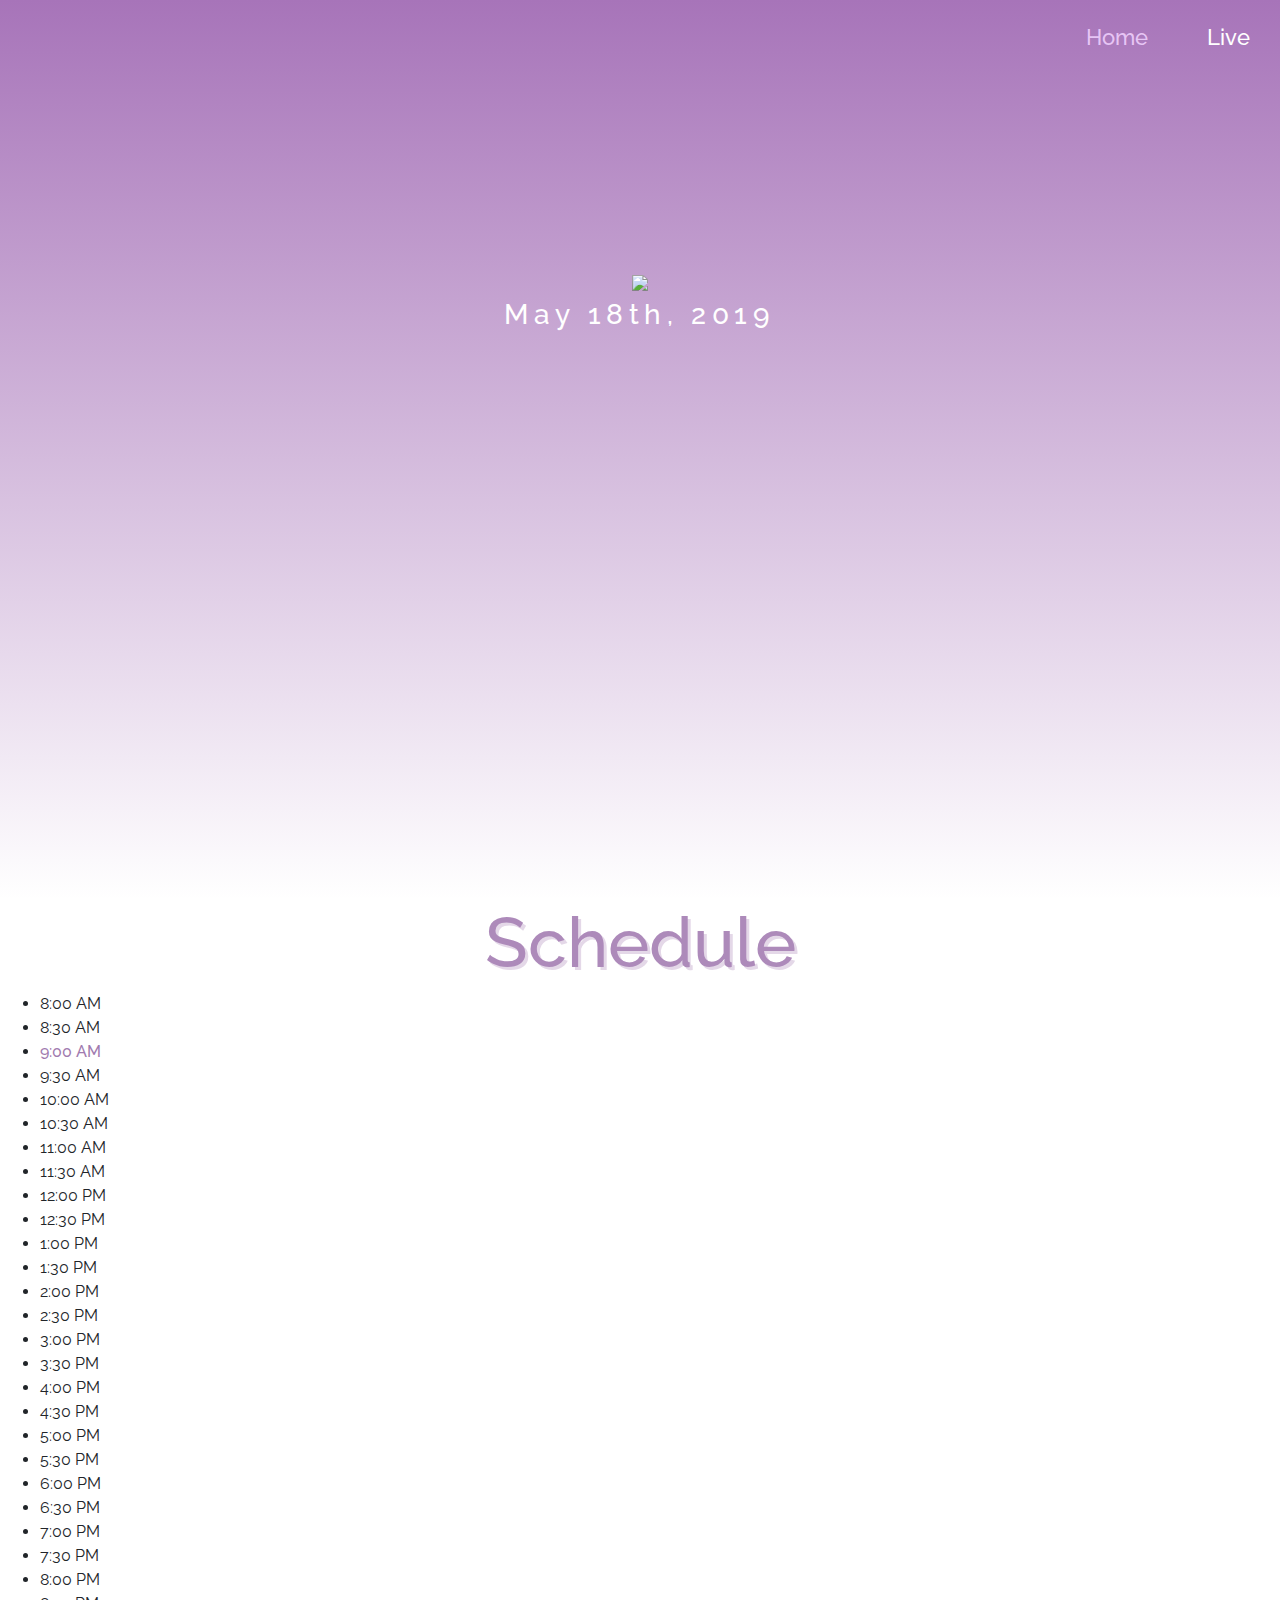
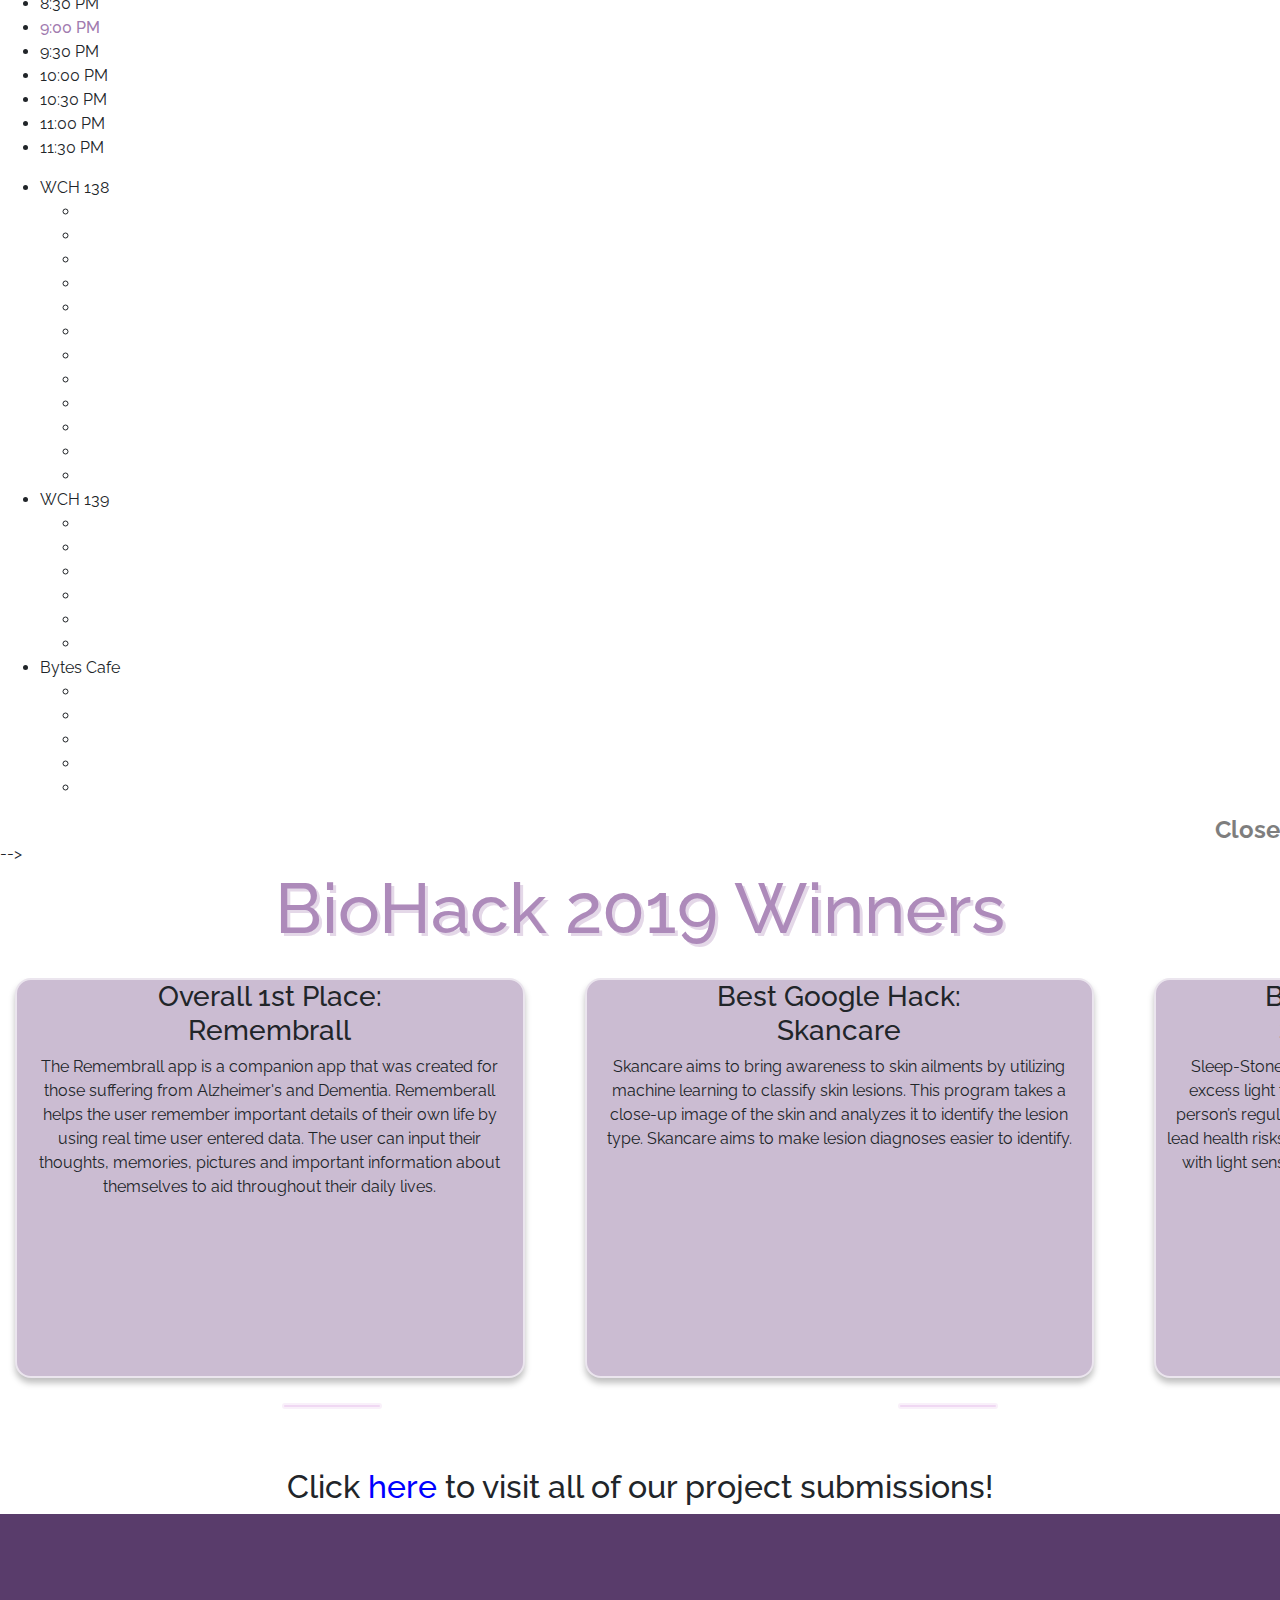
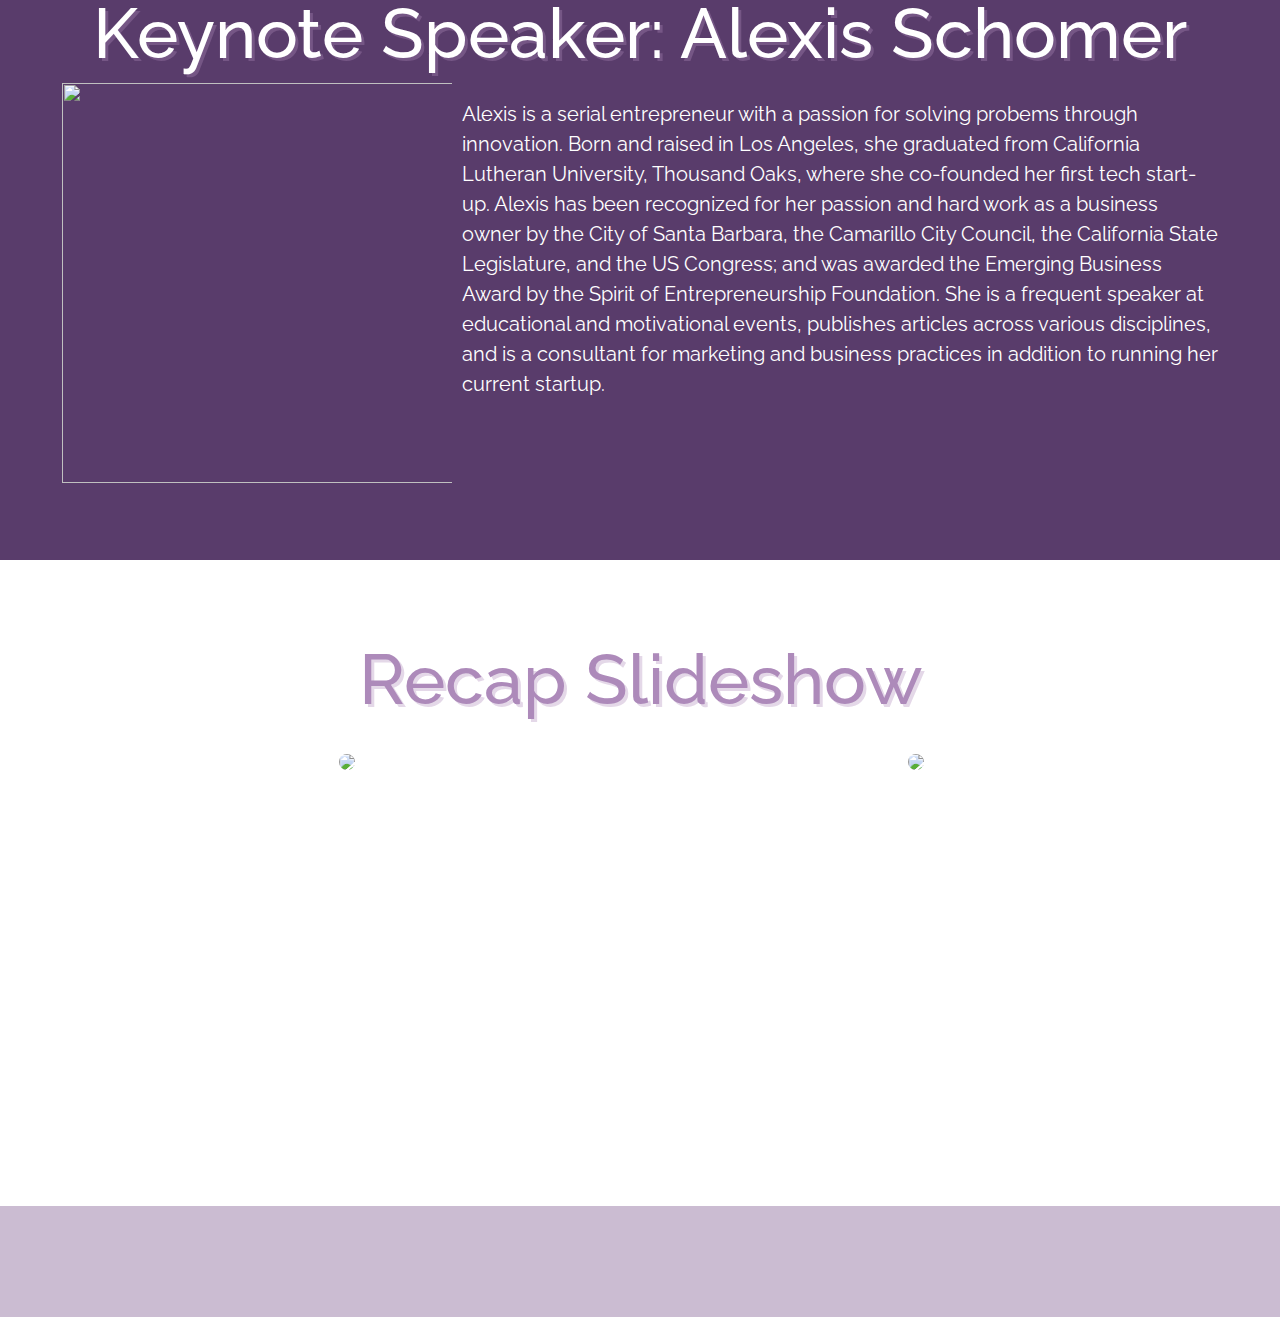
==== commit 1e72b403: "Merged with master" ====
--- a/countdown.html
+++ b/countdown.html
@@ -47,13 +47,10 @@
 				<div class="date">
 					<p style="color: white;">May 18th, 2019</p>
 				</div>
-				<!-- <div class="countdown-container">
-					<a class="countdown-tile" id="countdown"><br></a>
-      	</div> -->
 			</div>
 		</div>
 
-		<!-- <div id="schedule-page">
+	 <div id="schedule-page">
 			<div class="row">
 				<div class="col-12 col-sm-12 col-md-12 col-lg-12 col-xl-12">
 					<h2 class="sub-title" align="center">Schedule</h2>
@@ -93,7 +90,7 @@
 								<li><span>11:00 PM</span></li>
 								<li><span>11:30 PM</span></li>
 							</ul>
-						</div> -->
+						</div>
 
 						<!--
 						Event colors/shapes are defined by 'data-event'.
@@ -101,7 +98,7 @@
 						beginning of the hackathon
 						-->
 
-						<!-- <div class="events">
+					<div class="events">
 							<ul>
 								<li class="events-group">
 									<div class="top-info"><span>WCH 138</span></div>
@@ -144,7 +141,7 @@
 											</a>
 										</li>
 
-										<li class="single-event" data-start="15:00" data-end="16:00" data-content="event-primary" data-event="event-2">
+										<li class="single-event" data-start="16:00" data-end="17:00" data-content="event-primary" data-event="event-2">
 											<a href="#0">
 												<em class="event-name">Google Workshop</em>
 											</a>
@@ -156,9 +153,9 @@
 											</a>
 										</li>
 
-										<li class="single-event" data-start="18:00" data-end="19:30" data-content="event-primary" data-event="event-1">
-											<a href="#0">
-												<em class="event-name">Social break</em>
+										<li class="single-event" data-start="18:00" data-end="18:30" data-content="event-primary" data-event="event-a">
+											<a href="#0">
+												<em class="event-name">Scavenger Hunt</em>
 											</a>
 										</li>
 
@@ -170,7 +167,7 @@
 
 										<li class="single-event" data-start="21:15" data-end="22:30" data-content="event-primary" data-event="event-1">
 											<a href="#0">
-												<em class="event-name">Demoing & Judging</em>
+												<em class="event-name">Demoing & Judging (WCH 205/206)</em>
 											</a>
 										</li>
 
@@ -598,6 +595,16 @@
 		</div>
 	</div>
 
+  <!--walls.io-->
+	<div id="walls">
+		<div style="background-color:#bd97c9">
+			<script src="https://walls.io/js/wallsio-widget-1.2.js"
+				data-wallurl="https://walls.io/w6z7s?nobackground=1&amp;show_header=1"
+				data-width="100%" data-height="700" data-lazyload="1">
+			</script>
+		</div>
+	</div>
+
 	<div id="eighth-page">
 		<div class="social" style="text-align: center;">
 			<a class="fab fa-facebook-square" style="font-size: 40px; padding-right: 50px;" href="https://www.facebook.com/UCRBioHack/"></a>
--- a/css/style-cd.css
+++ b/css/style-cd.css
@@ -429,6 +429,7 @@
 }
 
 
+
 /* media queries */
 @media screen and (min-width: 310px) and (max-width: 500px) {
 
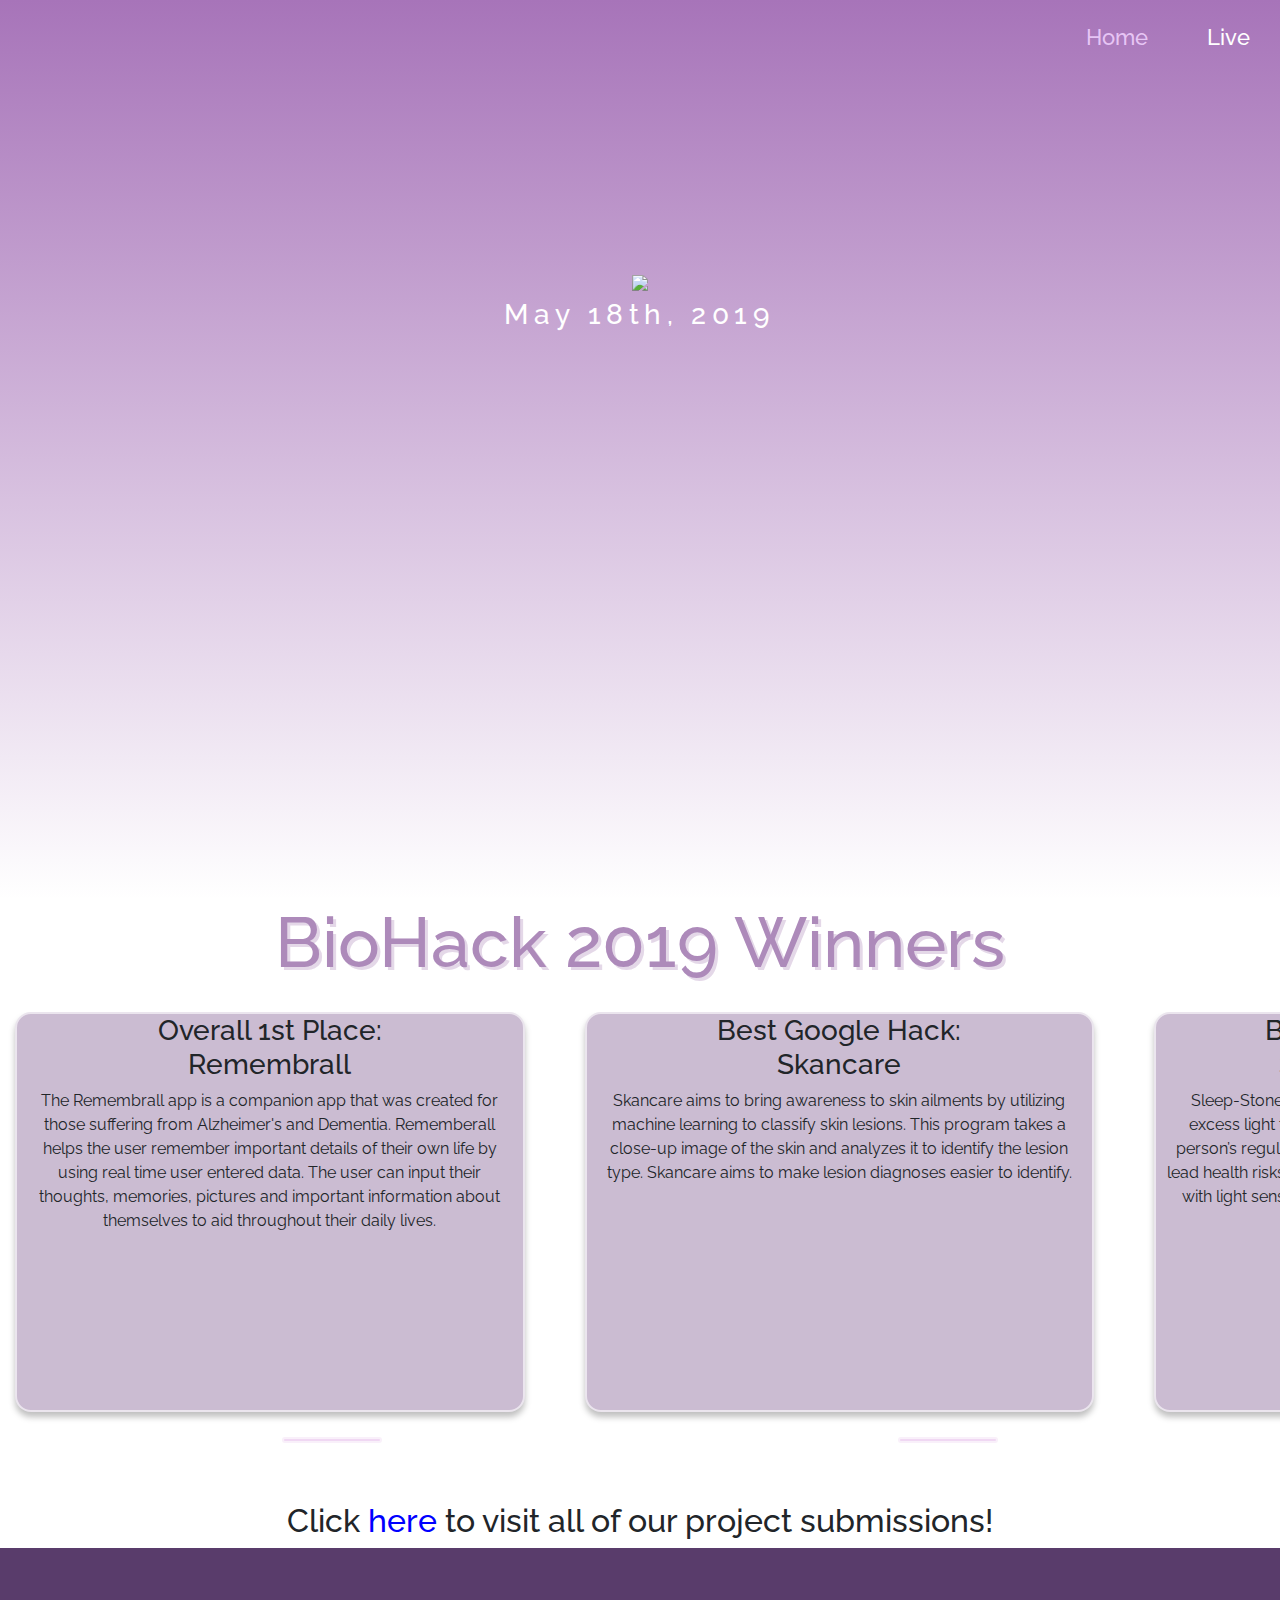
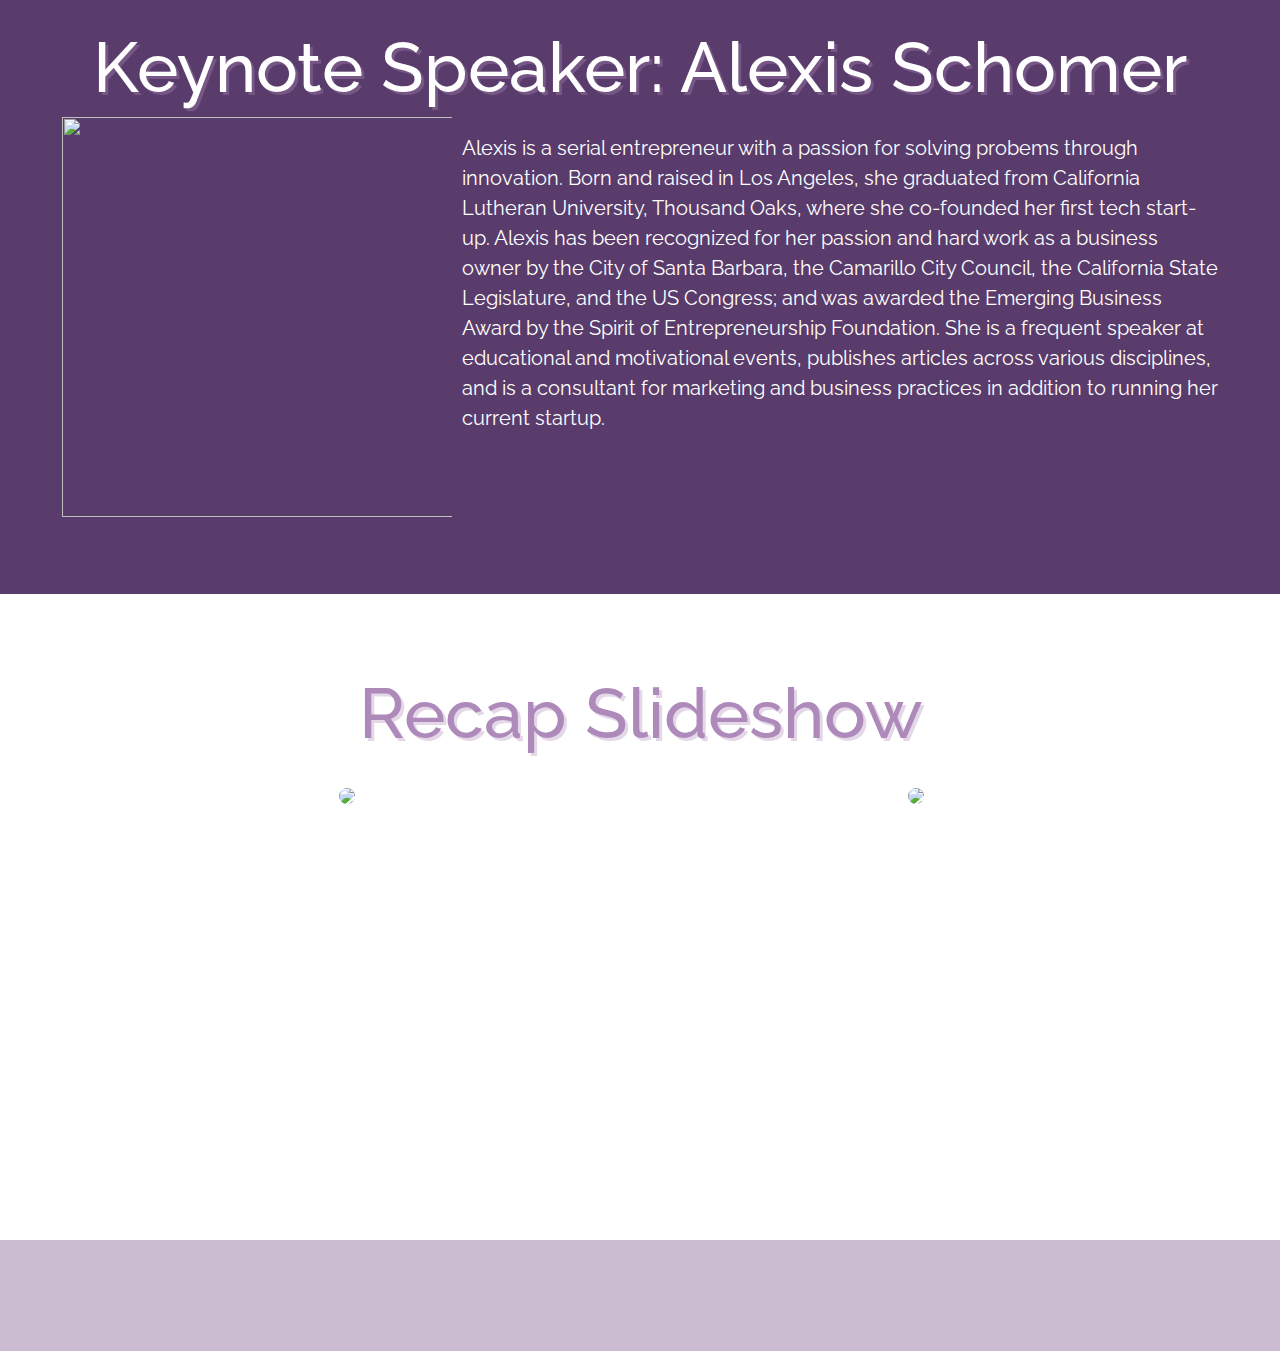
==== commit cec9a49d: "removed calendar" ====
--- a/countdown.html
+++ b/countdown.html
@@ -50,7 +50,7 @@
 			</div>
 		</div>
 
-	 <div id="schedule-page">
+	 <!-- <div id="schedule-page">
 			<div class="row">
 				<div class="col-12 col-sm-12 col-md-12 col-lg-12 col-xl-12">
 					<h2 class="sub-title" align="center">Schedule</h2>
@@ -98,7 +98,7 @@
 						beginning of the hackathon
 						-->
 
-					<div class="events">
+					<!-- <div class="events">
 							<ul>
 								<li class="events-group">
 									<div class="top-info"><span>WCH 138</span></div>
